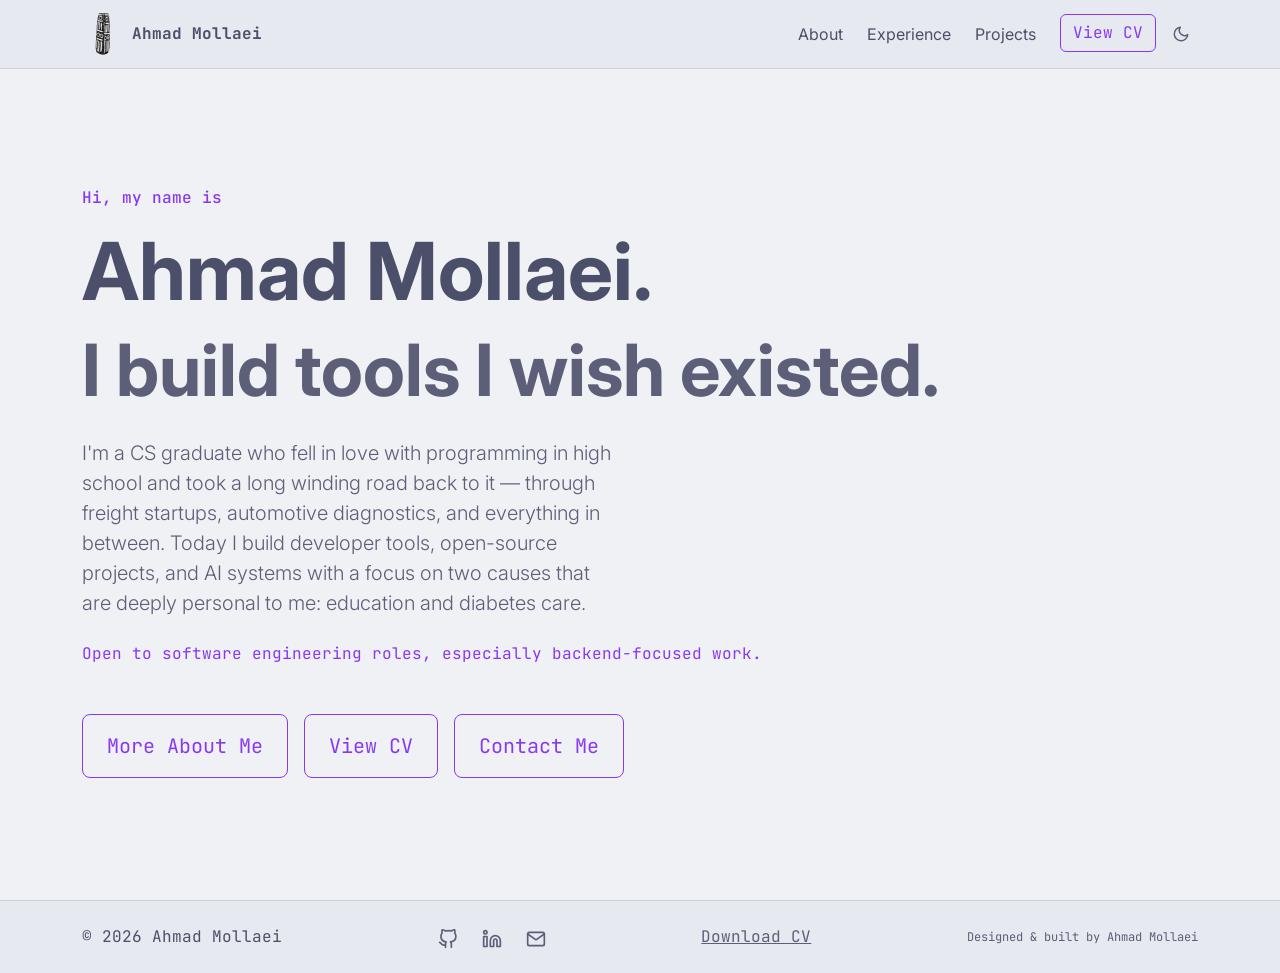
==== index.html @ 19ec2c4c "fix: set the theme before first paint to stop the theme flash Add a small inline script to each page" ====
<!doctype html>

<html lang="en" data-theme="dark">
  <head>
    <meta charset="UTF-8" />
    <meta name="viewport" content="width=device-width, initial-scale=1" />

    <meta
      name="description"
      content="Ahmad Mollaei — software engineer building developer tools and AI-assisted learning tools. Open to software engineering roles, especially backend-focused work."
    />

    <meta property="og:title" content="Ahmad Mollaei — Software Engineer" />
    <meta
      property="og:description"
      content="Software engineer building tools I wish existed. Open to backend-focused roles."
    />
    <meta property="og:url" content="https://ahmadmollaei.dev/" />
    <meta property="og:type" content="website" />

    <link rel="canonical" href="https://ahmadmollaei.dev/" />

    <!--Theme: set before first paint to avoid a flash-->
    <script>
      (function () {
        var t;
        try {
          t = localStorage.getItem("theme");
        } catch (e) {}
        if (t !== "light" && t !== "dark")
          t = matchMedia("(prefers-color-scheme: light)").matches ? "light" : "dark";
        document.documentElement.setAttribute("data-theme", t);
      })();
    </script>

    <!--Google Fonts: JetBrains Mono & Inter -->
    <link rel="preconnect" href="https://fonts.googleapis.com" />
    <link rel="preconnect" href="https://fonts.gstatic.com" crossorigin />
    <link
      href="https://fonts.googleapis.com/css2?family=Inter:wght@400;500;700&family=JetBrains+Mono:ital,wght@0,100..800;1,100..800&display=swap"
      rel="stylesheet"
    />
    <!--Bootstrap CSS-->
    <link
      href="https://cdn.jsdelivr.net/npm/bootstrap@5.3.8/dist/css/bootstrap.min.css"
      rel="stylesheet"
      integrity="sha384-sRIl4kxILFvY47J16cr9ZwB07vP4J8+LH7qKQnuqkuIAvNWLzeN8tE5YBujZqJLB"
      crossorigin="anonymous"
    />
    <!--Bootstrap JS-->
    <script
      defer
      src="https://cdn.jsdelivr.net/npm/bootstrap@5.3.8/dist/js/bootstrap.bundle.min.js"
      integrity="sha384-FKyoEForCGlyvwx9Hj09JcYn3nv7wiPVlz7YYwJrWVcXK/BmnVDxM+D2scQbITxI"
      crossorigin="anonymous"
    ></script>
    <!--Custom CSS-->
    <link href="/styles.css" rel="stylesheet" />
    <!--Custom JS-->
    <script defer src="/scripts.js"></script>
    <!--Website Title & Logo-->
    <title>Ahmad Mollaei</title>
    <link rel="icon" type="image/png" href="/assets/images/logo_tab.png" />
  </head>

  <body class="d-flex flex-column min-vh-100 m-0">
    <!--Header-->
    <header id="site-header"></header>

    <!--Fixed SideBars-->
    <div id="site-sidebars"></div>

    <!--Main-->
    <main class="flex-grow-1">
      <!--Hero Section-->
      <section
        class="hero-section container d-flex flex-column justify-content-center align-items-start"
      >
        <p class="h6 font-monospace mb-3 hero-greeting">Hi, my name is</p>
        <h1 class="display-1 fw-bold mb-2 hero-name">Ahmad Mollaei.</h1>
        <h2 class="display-2 fw-bold mb-4 hero-tagline">
          I build tools I wish existed.
        </h2>
        <p class="lead mb-4 hero-bio" style="max-width: 540px">
          I'm a CS graduate who fell in love with programming in high school and
          took a long winding road back to it — through freight startups,
          automotive diagnostics, and everything in between. Today I build
          developer tools, open-source projects, and AI systems with a focus on
          two causes that are deeply personal to me: education and diabetes
          care.
        </p>
        <p class="font-monospace mb-5 hero-greeting">
          Open to software engineering roles, especially backend-focused work.
        </p>
        <div class="d-flex flex-wrap gap-3">
          <a class="btn btn-resume btn-lg font-monospace px-4 py-3" href="about/"
            >More About Me</a
          >
          <a
            class="btn btn-resume btn-lg font-monospace px-4 py-3"
            href="/assets/pdf/cv.pdf"
            target="_blank"
            rel="noopener"
            >View CV</a
          >
          <a
            class="btn btn-resume btn-lg font-monospace px-4 py-3"
            href="mailto:contact@ahmadmollaei.dev"
            >Contact Me</a
          >
        </div>
      </section>
    </main>

    <!--Footer-->
    <div id="site-chrome-bottom"></div>
  </body>
</html>
---- styles.css ----
/* Fonts and Theme */
:root {
  /* Fonts */
  --font-sans: "Inter", sans-serif;
  --font-mono: "JetBrains Mono", monospace;

  /* Override Bootstrap's monospace */
  --bs-font-monospace: var(--font-mono);

  /* Colors Dark-Mode */
  --ctp-base: #1e1e2e;
  --ctp-mantle: #181825;
  --ctp-surface0: #313244;
  --ctp-text: #cdd6f4;
  --ctp-subtext0: #a6adc8;
  --ctp-mauve: #cba6f7;

  /* Override Bootstrap Colors */
  --bs-body-bg: var(--ctp-base);
  --bs-body-color: var(--ctp-text);
  --bs-secondary-color: var(--ctp-subtext0);
  --bs-border-color: var(--ctp-surface0);
  --bs-link-color: var(--ctp-mauve);
  --bs-link-hover-color: var(--ctp-mauve);

  --navbar-height: 66px;

  /* Sidebar Variables */
  --sidebar-width: 40px;
  --sidebar-gap: 20px;
  --sidebar-display: none;
  --container-width: 100%;
}

html[data-theme="light"] {
  /* Colors light-Mode */
  --ctp-base: #eff1f5;
  --ctp-mantle: #e6e9ef;
  --ctp-surface0: #ccd0da;
  --ctp-text: #4c4f69;
  --ctp-subtext0: #5c5f77;
  --ctp-mauve: #8839ef;
}

html {
  scroll-padding-top: var(--navbar-height);
}

body {
  font-family: var(--font-sans);
  background-color: var(--ctp-base);
  color: var(--ctp-text);
}

main {
  padding-top: var(--navbar-height);
}

/* Header*/
/* NavBar*/

.site-navbar {
  background-color: var(--ctp-mantle);
  border-bottom: 1px solid var(--ctp-surface0);

  --bs-navbar-color: var(--ctp-text);
  --bs-navbar-hover-color: var(--ctp-mauve);
  --bs-navbar-active-color: var(--ctp-mauve);
  --bs-navbar-brand-color: var(--ctp-text);
  --bs-navbar-brand-hover-color: var(--ctp-mauve);
}

.site-navbar .navbar-toggler {
  border-color: var(--ctp-surface0);
}

.site-navbar .navbar-toggler-icon {
  filter: invert(1);
}

html[data-theme="light"] .site-navbar .navbar-toggler-icon {
  filter: none;
}

.navbar-logo {
  height: 42px;
  width: auto;
  display: inline-block;
  transition: transform 0.2s ease;
}

.navbar-logo:hover {
  transform: scale(1.1);
}

.btn-resume {
  color: var(--ctp-mauve);
  border: 1px solid var(--ctp-mauve);
  background: transparent;
  transition: all 0.2s ease;
}

.btn-resume:hover {
  background-color: var(--ctp-mauve);
  color: var(--ctp-base);
}

@media (max-width: 991px) {
  .site-navbar .btn-resume {
    border: none;
    color: var(--ctp-mauve);
    padding: var(--bs-nav-link-padding-y) var(--bs-nav-link-padding-x);
    width: 100%;
    text-align: left;
    background: transparent;
  }

  .site-navbar .btn-resume:hover {
    background-color: transparent;
    text-decoration: underline;
    color: var(--ctp-mauve);
  }

  .nav-item:has(.btn-resume) {
    border-top: 1px solid var(--ctp-surface0);
    padding-top: 0.5rem;
    margin-top: 0.5rem;
  }
}

/* Theme Toggle Button */
.btn-theme-toggle {
  background: transparent;
  border: none;
  color: var(--ctp-subtext0);
  padding: 0.25rem 0.5rem;
  cursor: pointer;
  display: flex;
  align-items: center;
  transition: color 0.2s ease;
}

.btn-theme-toggle:hover {
  color: var(--ctp-mauve);
}

/* Theme Toggle Icon visibility */

#icon-sun {
  display: block;
}

#icon-moon {
  display: none;
}

html[data-theme="light"] #icon-sun {
  display: none;
}

html[data-theme="light"] #icon-moon {
  display: block;
}

/* SideBars */
@media (min-width: 768px) {
  :root {
    --container-width: 720px;
    --sidebar-display: none;
  }
}
@media (min-width: 872px) {
  :root {
    --sidebar-display: block;
  }
}

@media (min-width: 992px) {
  :root {
    --container-width: 960px;
    --sidebar-display: none;
  }
}
@media (min-width: 1112px) {
  :root {
    --sidebar-display: block;
  }
}

@media (min-width: 1200px) {
  :root {
    --container-width: 1140px;
    --sidebar-display: none;
  }
}
@media (min-width: 1292px) {
  :root {
    --sidebar-display: block;
  }
}

@media (min-width: 1400px) {
  :root {
    --container-width: 1320px;
    --sidebar-display: none;
  }
}
@media (min-width: 1472px) {
  :root {
    --sidebar-display: block;
  }
}

.sidebar {
  position: fixed;
  bottom: 0;
  width: var(--sidebar-width);
  z-index: 10;
  display: var(--sidebar-display);
}

.sidebar-left {
  left: min(
    calc(25vw - (var(--container-width) / 4) - (var(--sidebar-width) / 2)),
    calc(
      50vw - (var(--container-width) / 2) - var(--sidebar-width) -
        var(--sidebar-gap)
    )
  );
  right: auto;
}

.sidebar-right {
  right: min(
    calc(25vw - (var(--container-width) / 4) - (var(--sidebar-width) / 2)),
    calc(
      50vw - (var(--container-width) / 2) - var(--sidebar-width) -
        var(--sidebar-gap)
    )
  );
  left: auto;
}

.social-list {
  display: flex;
  flex-direction: column;
  align-items: center;
  list-style: none;
  margin: 0;
  padding: 0;
}

.social-list li {
  margin-bottom: 20px;
}

.social-list svg {
  width: 20px;
  height: 20px;
}

.social-list a {
  color: var(--ctp-subtext0);
  transition:
    color 0.2s ease,
    transform 0.2s ease;
  display: block;
}

.social-list a:hover {
  color: var(--ctp-mauve);
  transform: translateY(-3px);
}

.email-wrapper {
  display: flex;
  flex-direction: column;
  align-items: center;
  position: relative;
}

.email-wrapper a {
  margin: 20px auto;
  padding: 10px;

  text-decoration: none;
  writing-mode: vertical-rl;
  font-family: var(--font-mono);
  font-size: 12px;
  color: var(--ctp-subtext0);
  letter-spacing: 0.1em;

  transition:
    color 0.2s ease,
    transform 0.2s ease;
}

.email-wrapper a:hover {
  color: var(--ctp-mauve);
  transform: translateX(3px);
}

.social-list::after,
.email-wrapper::after {
  content: "";
  display: block;
  width: 1px;
  height: 300px;
  margin: 0 auto;
  background-color: var(--ctp-subtext0);
  opacity: 0.3;
}

@media (max-height: 650px) {
  .social-list::after,
  .email-wrapper::after {
    height: 15vh;
    min-height: 90px;
  }

  .social-list li {
    margin-bottom: 12px;
  }
  .email-wrapper a {
    margin: 10px auto;
  }
}

/* HOME PAGE */

/* Hero Section */

.hero-section {
  min-height: calc(100vh - var(--navbar-height));
  min-height: calc(100svh - var(--navbar-height));
}

@media (max-height: 550px) {
  .hero-section {
    padding-top: var(--navbar-height);
    padding-bottom: 24px;
  }
}

.hero-greeting {
  color: var(--ctp-mauve);
}

.hero-name {
  color: var(--ctp-text);
}

.hero-tagline {
  color: var(--ctp-subtext0);
}

.hero-bio {
  color: var(--ctp-subtext0);
}

/* ABOUT PAGE */

.about-heading {
  color: var(--ctp-text);
}

.about-section-num {
  color: var(--ctp-mauve);
  font-family: var(--font-mono);
  font-size: 0.5em;
  vertical-align: middle;
  margin-right: 0.5rem;
}

.about-bio-border a {
  color: var(--ctp-mauve);
  text-decoration: none;
}

.about-bio-border a:hover {
  text-decoration: underline;
}

.about-bio-border {
  border-left: 2px solid var(--ctp-surface0) !important;
}

.about-bio-border p {
  color: var(--ctp-subtext0);
  line-height: 1.8;
}

.about-bio-border strong {
  color: var(--ctp-text);
  font-weight: 600;
}

.about-card {
  background-color: var(--ctp-mantle);
  border: 1px solid var(--ctp-surface0);
  border-radius: 8px;
}

.about-card-title {
  color: var(--ctp-mauve);
}

.about-cat-heading {
  color: var(--ctp-text);
}

.about-cat-heading::before {
  content: "> ";
  color: var(--ctp-mauve);
}

.about-card .badge {
  display: inline-flex;
  align-items: center;
  justify-content: center;
  font-weight: 500;
  border-radius: 4px;
  background-color: var(--ctp-surface0);
  border: 1px solid var(--ctp-surface0);
}

.icon-badge {
  padding: 0.6rem;
  width: 38px;
  height: 38px;
}

.icon-badge svg {
  width: 100%;
  height: 100%;
  fill: var(--ctp-subtext0);
}

.text-badge {
  padding: 0.5rem 0.75rem;
  font-family: var(--font-mono);
  font-size: 0.8rem;
  color: var(--ctp-subtext0);
}

/* subtext0 on surface0 is only 4.05:1 in light mode */
html[data-theme="light"] .text-badge {
  color: var(--ctp-text);
}

.about-learning-section {
  border-top: 1px solid var(--ctp-surface0);
}

.about-learning-list {
  color: var(--ctp-subtext0);
}

.about-learning-list .about-learning-item::before {
  content: "> ";
  color: var(--ctp-mauve);
}

/* EXPERIENCE PAGE */

.exp-heading {
  color: var(--ctp-text);
}

.exp-divider {
  height: 1px;
  background-color: var(--ctp-surface0);
  opacity: 0.5;
}

.nav-pills .nav-link {
  color: var(--ctp-subtext0);
  background: transparent;
  border-left: 2px solid var(--ctp-surface0);
  border-radius: 0;
  transition: all 0.2s ease;
}

.nav-pills .nav-link:hover {
  color: var(--ctp-mauve);
  background-color: transparent;
  border-left-color: var(--ctp-mauve);
}

.nav-pills .nav-link.active {
  color: var(--ctp-mauve);
  background-color: transparent;
  border-left: 2px solid var(--ctp-mauve);
}

.exp-job-title {
  color: var(--ctp-text);
}

.exp-company {
  color: var(--ctp-mauve);
  font-weight: 400;
}

.exp-date {
  color: var(--ctp-subtext0);
}

.tab-content ul {
  list-style: none;
  padding-left: 0;
}

.tab-content ul li {
  color: var(--ctp-subtext0);
  line-height: 1.7;
  padding-left: 1.25rem;
  position: relative;
}

.tab-content ul li::before {
  content: "▹";
  color: var(--ctp-mauve);
  position: absolute;
  left: 0;
}

/* PROJECTS PAGE */

.proj-heading {
  color: var(--ctp-text);
}

.proj-badge-label {
  color: var(--ctp-subtext0);
  letter-spacing: 0.08em;
}

.proj-badge {
  display: inline-flex;
  align-items: center;
  padding: 0.4rem 0.75rem;
  font-size: 0.78rem;
  border-radius: 4px;
  background-color: transparent;
  border: 1px solid var(--ctp-surface0);
  color: var(--ctp-subtext0);
  transition:
    border-color 0.2s ease,
    color 0.2s ease;
}

.proj-badge:hover {
  border-color: var(--ctp-mauve);
  color: var(--ctp-mauve);
}

.proj-card {
  background-color: var(--ctp-mantle);
  border: 1px solid var(--ctp-surface0);
  border-radius: 8px;
  transition:
    border-color 0.2s ease,
    transform 0.2s ease;
}

.proj-card:hover {
  border-color: var(--ctp-mauve);
  transform: translateY(-4px);
}

.proj-title {
  color: var(--ctp-text);
}

.proj-date {
  color: var(--ctp-subtext0);
}

.proj-desc {
  color: var(--ctp-subtext0);
  line-height: 1.7;
}

.proj-section-divider {
  border-top: 1px solid var(--ctp-surface0);
}

.proj-link {
  color: var(--ctp-subtext0);
  transition:
    color 0.2s ease,
    transform 0.2s ease;
  display: block;
}

.proj-link:hover {
  color: var(--ctp-mauve);
  transform: translateY(-2px);
}

/* 404 PAGE */

.not-found-label {
  color: var(--ctp-subtext0);
  font-size: 0.85rem;
  letter-spacing: 0.1em;
}

.not-found-accent {
  color: var(--ctp-mauve);
}

.not-found-code {
  color: var(--ctp-mauve);
  font-size: clamp(5rem, 20vw, 10rem);
  line-height: 1;
}

.not-found-heading {
  color: var(--ctp-text);
}

.not-found-desc {
  color: var(--ctp-subtext0);
  line-height: 1.8;
}

.not-found-terminal {
  background-color: var(--ctp-mantle);
  border: 1px solid var(--ctp-surface0);
  border-radius: 8px;
  min-width: 320px;
}

.not-found-comment {
  color: var(--ctp-subtext0);
}

.not-found-cmd {
  color: var(--ctp-mauve);
  text-decoration: none;
  transition: opacity 0.2s ease;
}

.not-found-cmd:hover {
  opacity: 0.7;
  text-decoration: none;
}

/* FOOTER */

.site-footer {
  background-color: var(--ctp-mantle);
  border-top: 1px solid var(--ctp-surface0);
  position: relative;
  z-index: 11;
}

.site-footer .footer-brand {
  color: var(--ctp-text);
}

.footer-social-link {
  color: var(--ctp-subtext0);
  transition:
    color 0.2s ease,
    transform 0.2s ease;
  display: block;
}

.footer-social-link:hover {
  color: var(--ctp-mauve);
  transform: translateY(-2px);
}

.footer-credit {
  color: var(--ctp-subtext0);
  font-size: 0.75rem;
}

/* MODAL */

.modal-content {
  --bs-modal-bg: var(--ctp-mantle);
  --bs-modal-color: var(--ctp-text);
  border-color: var(--ctp-surface0);
}

.modal-header,
.modal-footer {
  border-color: var(--ctp-surface0);
}

.btn-close {
  filter: invert(1) grayscale(1);
  opacity: 0.5;
}

html[data-theme="light"] .btn-close {
  filter: none;
}

/* Tooltips */
.tooltip {
  --bs-tooltip-bg: var(--ctp-surface0);
  --bs-tooltip-color: var(--ctp-text);
}
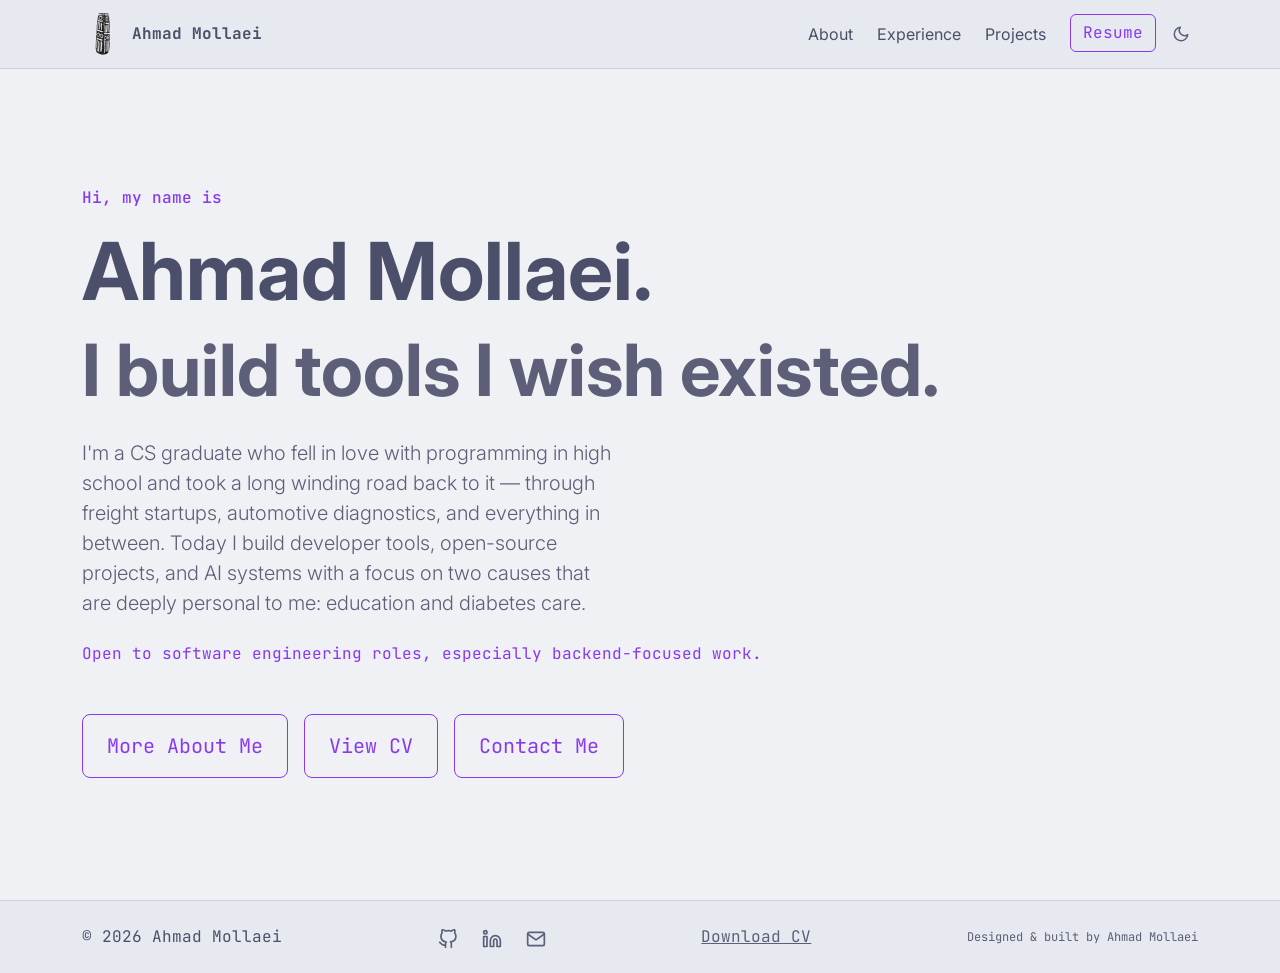
==== commit 41480742: "a11y: add a skip-to-content link on every page Add a visually-hidden-focusable skip link as the firs" ====
--- a/index.html
+++ b/index.html
@@ -64,6 +64,10 @@
   </head>
 
   <body class="d-flex flex-column min-vh-100 m-0">
+    <a class="visually-hidden-focusable skip-link" href="#main"
+      >Skip to content</a
+    >
+
     <!--Header-->
     <header id="site-header"></header>
 
@@ -71,7 +75,7 @@
     <div id="site-sidebars"></div>
 
     <!--Main-->
-    <main class="flex-grow-1">
+    <main id="main" class="flex-grow-1">
       <!--Hero Section-->
       <section
         class="hero-section container d-flex flex-column justify-content-center align-items-start"
--- a/styles.css
+++ b/styles.css
@@ -54,6 +54,20 @@
 
 main {
   padding-top: var(--navbar-height);
+}
+
+/* Skip link: shown on focus, above the fixed navbar */
+.skip-link {
+  position: fixed;
+  top: 0.5rem;
+  left: 0.5rem;
+  z-index: 1100;
+  padding: 0.5rem 1rem;
+  background-color: var(--ctp-mantle);
+  color: var(--ctp-mauve);
+  border: 1px solid var(--ctp-mauve);
+  border-radius: 4px;
+  font-family: var(--font-mono);
 }
 
 /* Header*/
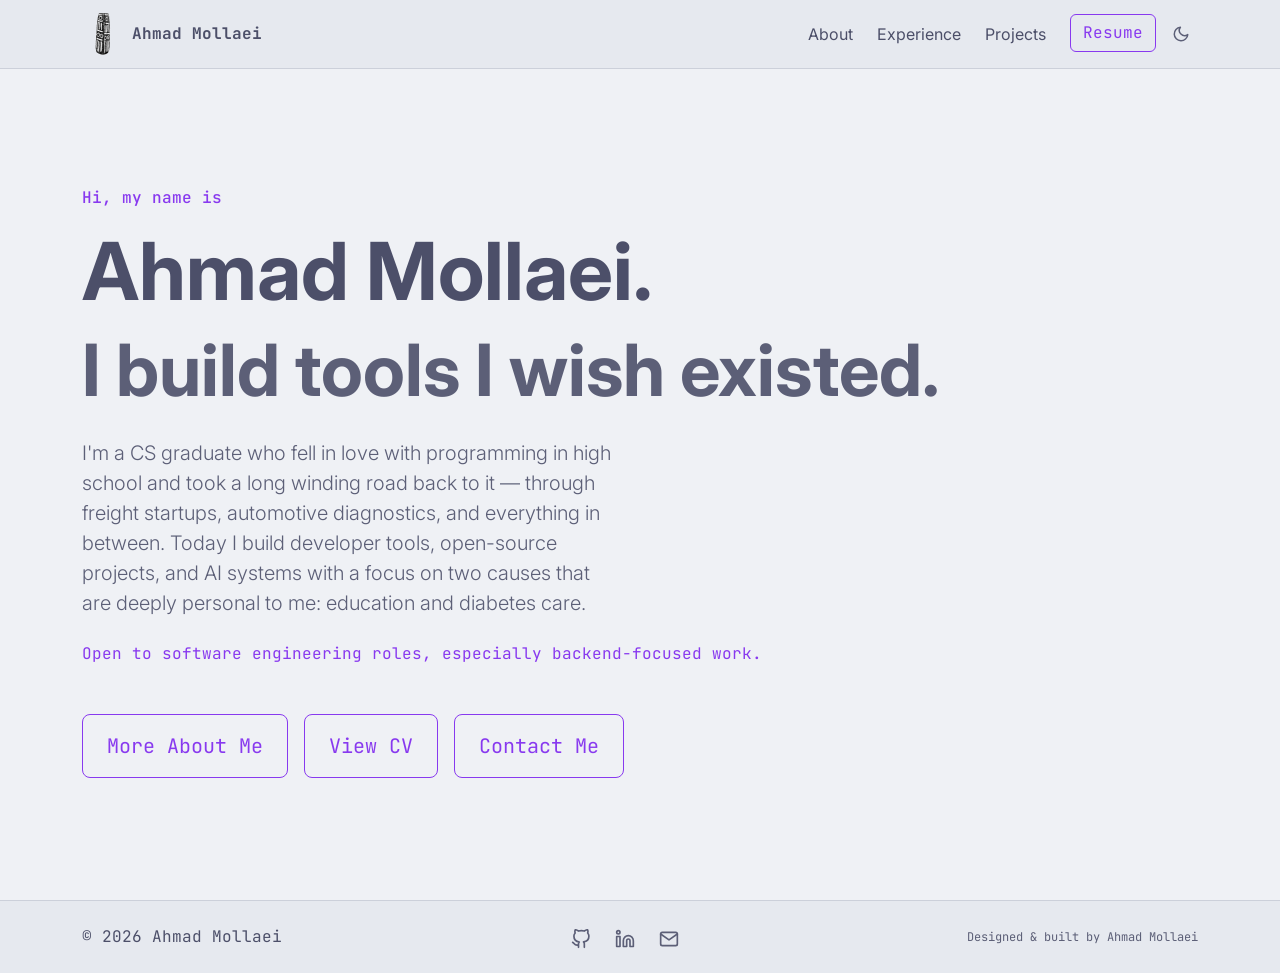
==== commit 377299c3: "perf: load only the font weights the site uses Trim JetBrains Mono from 100-800 plus italics to 400." ====
--- a/index.html
+++ b/index.html
@@ -37,7 +37,7 @@
     <link rel="preconnect" href="https://fonts.googleapis.com" />
     <link rel="preconnect" href="https://fonts.gstatic.com" crossorigin />
     <link
-      href="https://fonts.googleapis.com/css2?family=Inter:wght@400;500;700&family=JetBrains+Mono:ital,wght@0,100..800;1,100..800&display=swap"
+      href="https://fonts.googleapis.com/css2?family=Inter:wght@400;500;700&family=JetBrains+Mono:wght@400..700&display=swap"
       rel="stylesheet"
     />
     <!--Bootstrap CSS-->
--- a/styles.css
+++ b/styles.css
@@ -406,7 +406,7 @@
 
 .about-bio-border strong {
   color: var(--ctp-text);
-  font-weight: 600;
+  font-weight: 700; /* Inter 600 isn't loaded; 600 already rendered as 700 */
 }
 
 .about-card {
@@ -644,7 +644,7 @@
   background-color: var(--ctp-mantle);
   border: 1px solid var(--ctp-surface0);
   border-radius: 8px;
-  min-width: 320px;
+  min-width: min(320px, 100%);
 }
 
 .not-found-comment {
@@ -720,3 +720,15 @@
   --bs-tooltip-bg: var(--ctp-surface0);
   --bs-tooltip-color: var(--ctp-text);
 }
+
+/* Reduced motion: keep the colour changes, drop the hover movement */
+@media (prefers-reduced-motion: reduce) {
+  .navbar-logo:hover,
+  .social-list a:hover,
+  .email-wrapper a:hover,
+  .proj-card:hover,
+  .proj-link:hover,
+  .footer-social-link:hover {
+    transform: none;
+  }
+}
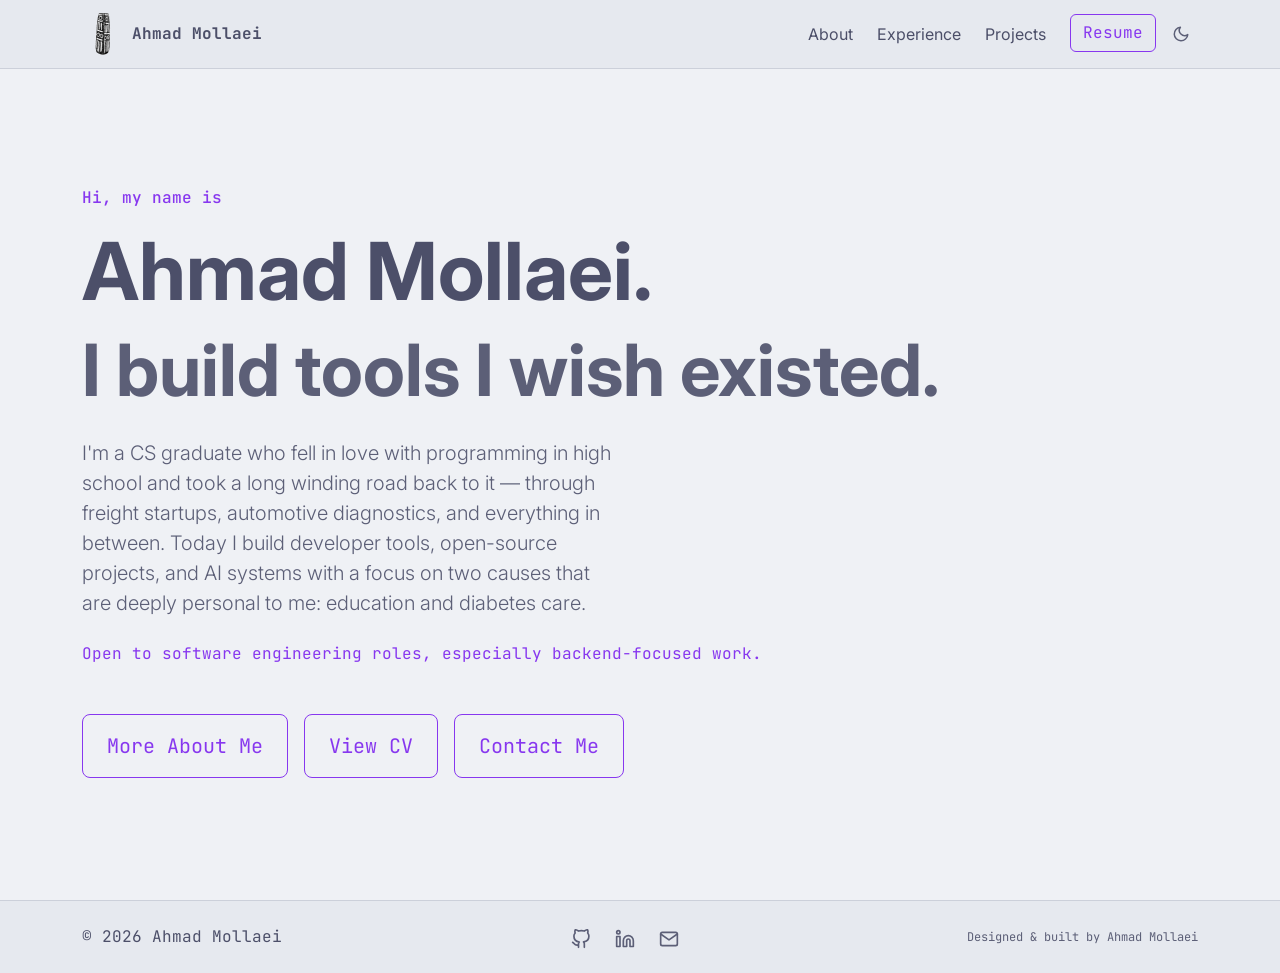
==== commit 32b279ad: "chore: cross-reference the duplicated inline theme bootstrap The pre-paint theme script must stay in" ====
--- a/index.html
+++ b/index.html
@@ -4,6 +4,17 @@
   <head>
     <meta charset="UTF-8" />
     <meta name="viewport" content="width=device-width, initial-scale=1" />
+    <meta name="color-scheme" content="dark light" />
+    <meta
+      name="theme-color"
+      content="#181825"
+      media="(prefers-color-scheme: dark)"
+    />
+    <meta
+      name="theme-color"
+      content="#e6e9ef"
+      media="(prefers-color-scheme: light)"
+    />
 
     <meta
       name="description"
@@ -22,6 +33,10 @@
 
     <!--Theme: set before first paint to avoid a flash-->
     <script>
+      // Theme bootstrap: inline on purpose (an external file would block first paint).
+      // Identical copies: index.html, about/index.html, experience/index.html,
+      // projects/index.html, 404.html. scripts.js shares the "theme" key and the
+      // "light"/"dark" values. Change one, change them all.
       (function () {
         var t;
         try {
--- a/styles.css
+++ b/styles.css
@@ -14,6 +14,7 @@
   --ctp-text: #cdd6f4;
   --ctp-subtext0: #a6adc8;
   --ctp-mauve: #cba6f7;
+  --ctp-comment: #7d8299; /* dim terminal comment, 4.62:1 on mantle */
 
   /* Override Bootstrap Colors */
   --bs-body-bg: var(--ctp-base);
@@ -30,16 +31,22 @@
   --sidebar-gap: 20px;
   --sidebar-display: none;
   --container-width: 100%;
+
+  /* Native UI (scrollbars, form controls) follows the site theme */
+  color-scheme: dark;
 }
 
 html[data-theme="light"] {
+  color-scheme: light;
+
   /* Colors light-Mode */
   --ctp-base: #eff1f5;
   --ctp-mantle: #e6e9ef;
   --ctp-surface0: #ccd0da;
   --ctp-text: #4c4f69;
   --ctp-subtext0: #5c5f77;
-  --ctp-mauve: #8839ef;
+  --ctp-mauve: #8737ef; /* Latte mauve #8839ef nudged darker to reach 4.5:1 on mantle */
+  --ctp-comment: #63667d; /* dim terminal comment, 4.63:1 on mantle */
 }
 
 html {
@@ -648,18 +655,45 @@
 }
 
 .not-found-comment {
-  color: var(--ctp-subtext0);
-}
-
+  color: var(--ctp-comment);
+  font-style: italic;
+}
+
+/* ms-1 + 4px padding keeps the text where ms-2 put it */
 .not-found-cmd {
   color: var(--ctp-mauve);
   text-decoration: none;
-  transition: opacity 0.2s ease;
-}
-
-.not-found-cmd:hover {
-  opacity: 0.7;
+  padding: 1px 4px;
+  border-radius: 2px;
+  transition:
+    background-color 0.15s,
+    color 0.15s;
+}
+
+/* Hover/focus looks like a terminal selection (mantle on mauve: 4.52:1
+   light, 8.64:1 dark). The highlight is the focus indicator, hence no outline. */
+.not-found-cmd:hover,
+.not-found-cmd:focus-visible {
+  background-color: var(--ctp-mauve);
+  color: var(--ctp-mantle);
   text-decoration: none;
+  outline: none;
+}
+
+.not-found-cursor {
+  display: inline-block;
+  width: 0.6em;
+  height: 1.1em;
+  vertical-align: text-bottom;
+  background: var(--ctp-mauve);
+  margin-left: 4px;
+  animation: blink 1.1s steps(1) 4; /* stops after ~4.4s, solid (WCAG 2.2.2) */
+}
+
+@keyframes blink {
+  50% {
+    opacity: 0;
+  }
 }
 
 /* FOOTER */
@@ -721,8 +755,13 @@
   --bs-tooltip-color: var(--ctp-text);
 }
 
-/* Reduced motion: keep the colour changes, drop the hover movement */
+/* Reduced motion: keep the colour changes, drop the hover movement and the
+   blinking cursor (it stays visible, just static) */
 @media (prefers-reduced-motion: reduce) {
+  .not-found-cursor {
+    animation: none;
+  }
+
   .navbar-logo:hover,
   .social-list a:hover,
   .email-wrapper a:hover,
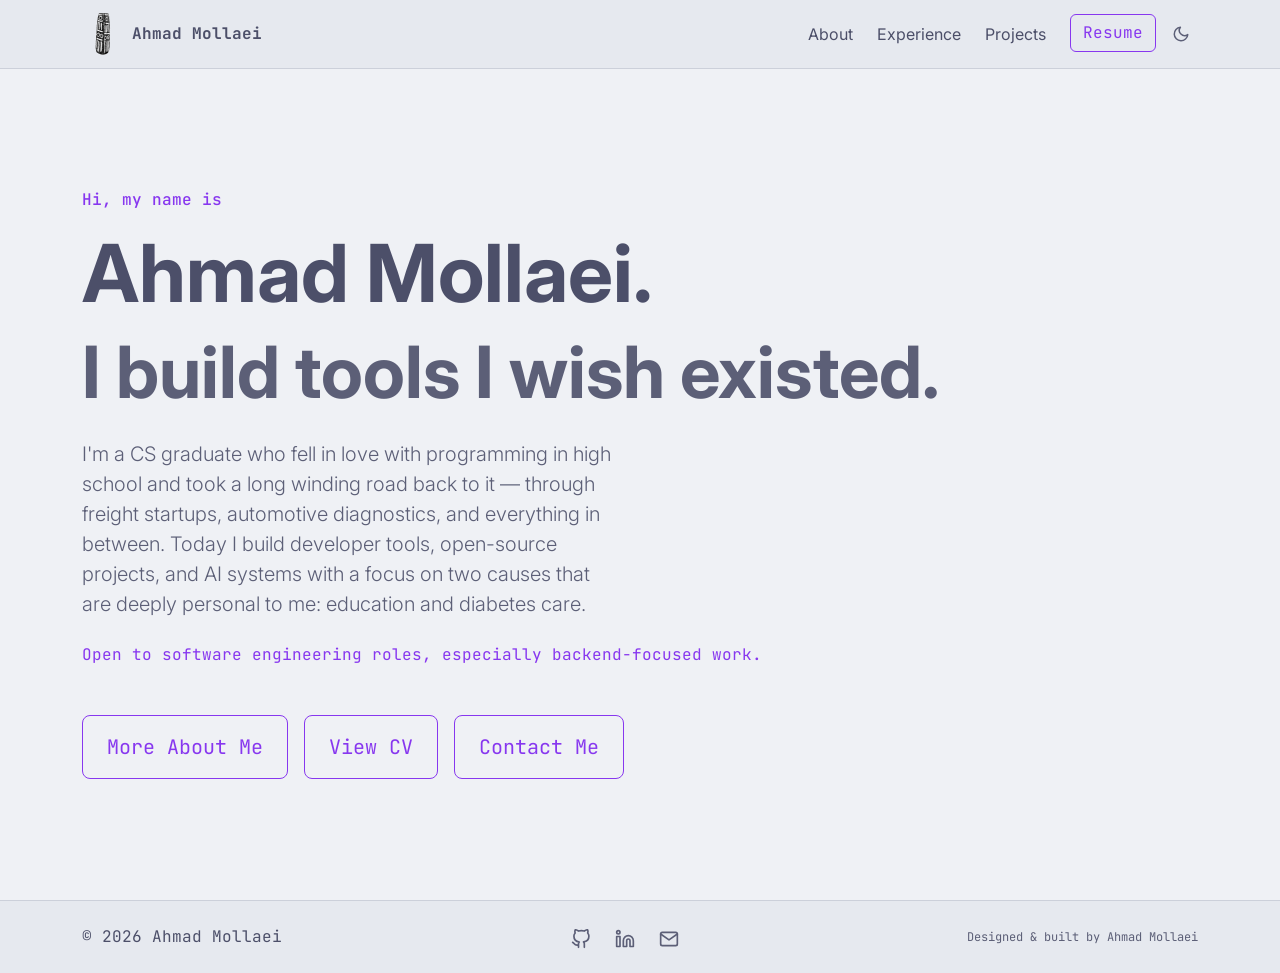
==== commit 99622b41: "fix: make theme-color follow the site theme, not the OS Single theme-color meta per page; the inline" ====
--- a/index.html
+++ b/index.html
@@ -5,16 +5,7 @@
     <meta charset="UTF-8" />
     <meta name="viewport" content="width=device-width, initial-scale=1" />
     <meta name="color-scheme" content="dark light" />
-    <meta
-      name="theme-color"
-      content="#181825"
-      media="(prefers-color-scheme: dark)"
-    />
-    <meta
-      name="theme-color"
-      content="#e6e9ef"
-      media="(prefers-color-scheme: light)"
-    />
+    <meta name="theme-color" content="#181825" />
 
     <meta
       name="description"
@@ -45,6 +36,9 @@
         if (t !== "light" && t !== "dark")
           t = matchMedia("(prefers-color-scheme: light)").matches ? "light" : "dark";
         document.documentElement.setAttribute("data-theme", t);
+        document
+          .querySelector('meta[name="theme-color"]')
+          .setAttribute("content", t === "light" ? "#e6e9ef" : "#181825");
       })();
     </script>
 
--- a/styles.css
+++ b/styles.css
@@ -24,7 +24,7 @@
   --bs-link-color: var(--ctp-mauve);
   --bs-link-hover-color: var(--ctp-mauve);
 
-  --navbar-height: 66px;
+  --navbar-height: 69px;
 
   /* Sidebar Variables */
   --sidebar-width: 40px;
